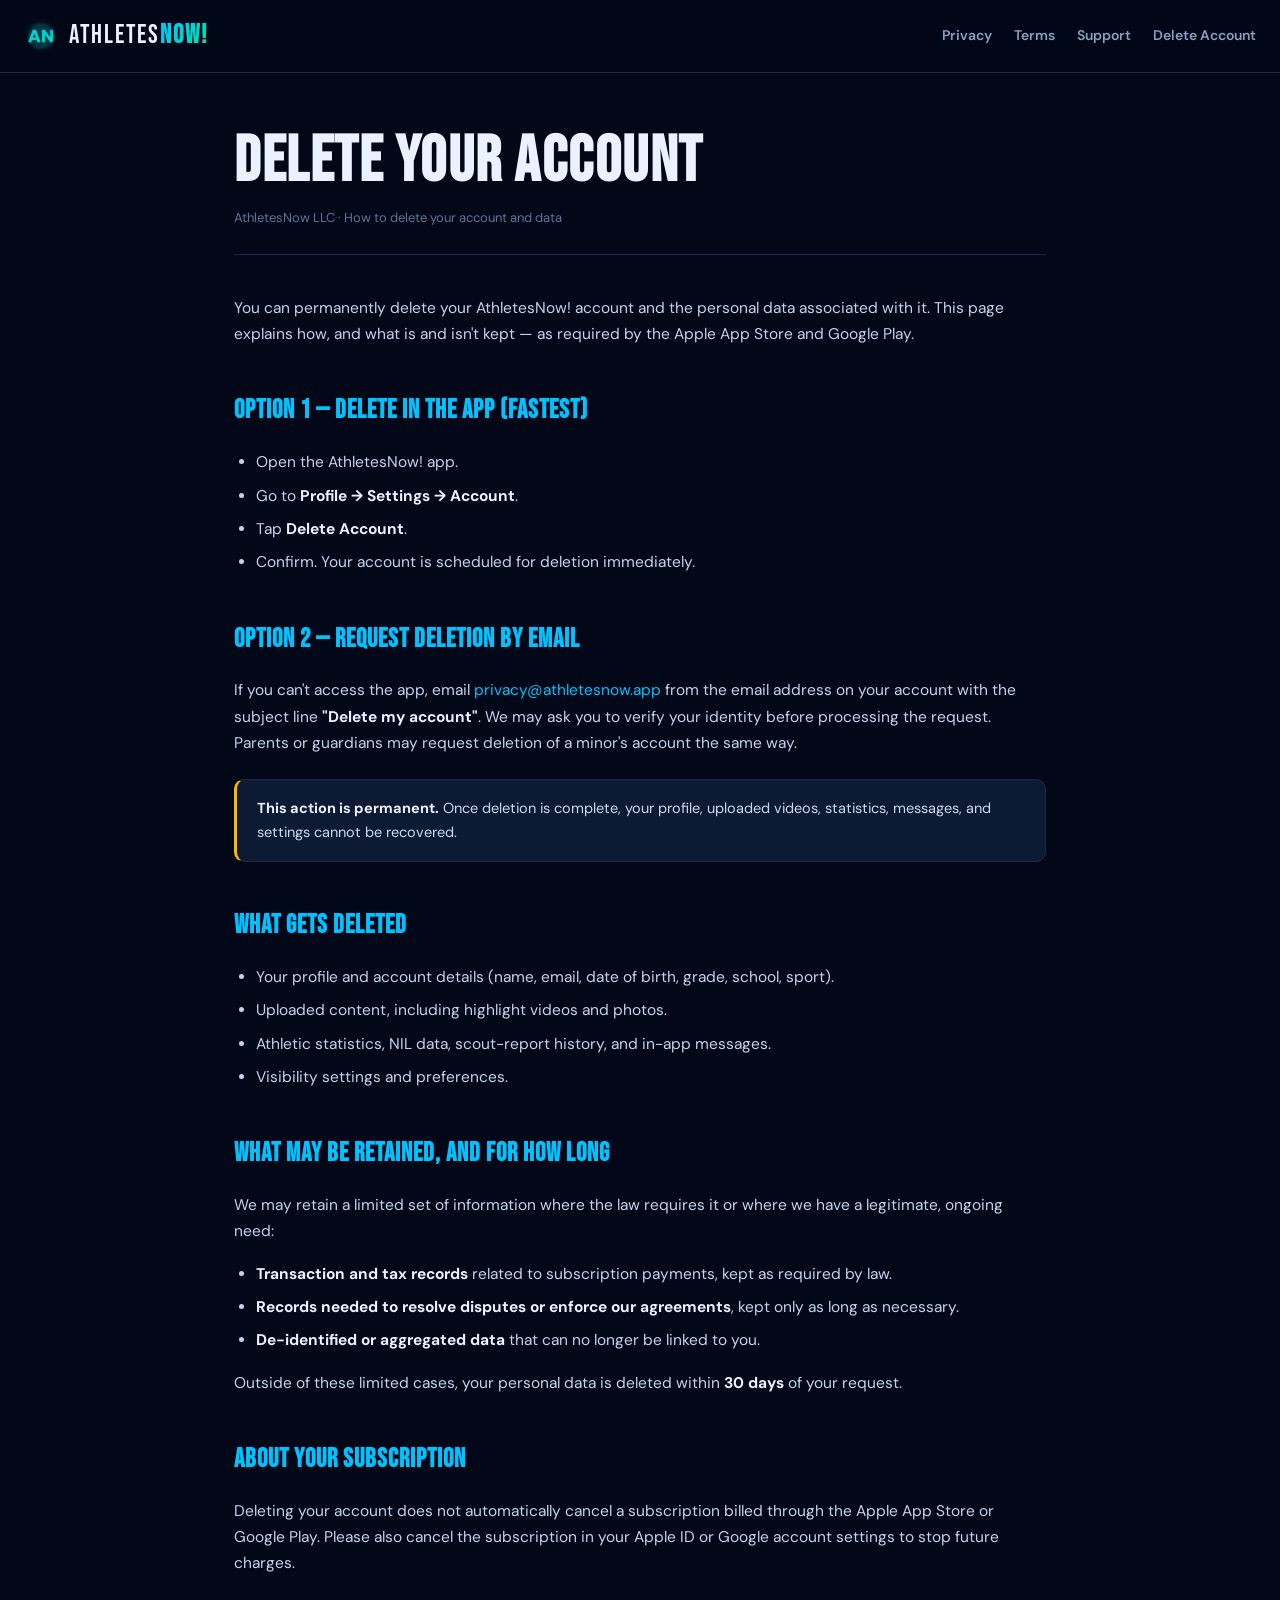
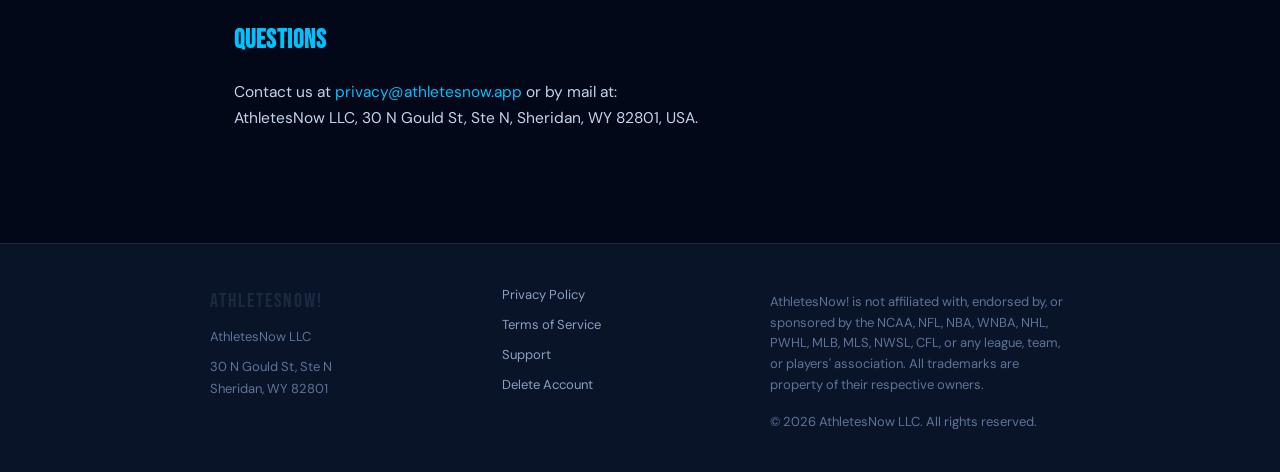
==== delete-account.html @ e5af8fa6 "Add files via upload" ====
<!DOCTYPE html>
<html lang="en">
<head>
<meta charset="UTF-8">
<meta name="viewport" content="width=device-width,initial-scale=1">
<title>Delete Your Account — AthletesNow!</title>
<meta name="description" content="How to permanently delete your AthletesNow! account and data.">
<link rel="icon" type="image/png" href="favicon.png">
<link rel="preconnect" href="https://fonts.googleapis.com">
<link rel="preconnect" href="https://fonts.gstatic.com" crossorigin>
<link href="https://fonts.googleapis.com/css2?family=Bebas+Neue&family=DM+Sans:wght@400;500;600;700;800&display=swap" rel="stylesheet">
<link rel="stylesheet" href="style.css">
</head>
<body>
<nav class="nav">
  <a class="brand" href="/"><img src="favicon.png" alt="AthletesNow logo"><span>ATHLETES<b>NOW!</b></span></a>
  <div class="links">
    <a href="/privacy.html">Privacy</a>
    <a href="/terms.html">Terms</a>
    <a href="/support.html">Support</a>
    <a href="/delete-account.html">Delete Account</a>
  </div>
</nav>
<main class="wrap legal">

<h1>Delete Your Account</h1>
<p class="updated">AthletesNow LLC · How to delete your account and data</p>

<p>You can permanently delete your AthletesNow! account and the personal data associated with it. This page explains how, and what is and isn't kept — as required by the Apple App Store and Google Play.</p>

<h2>Option 1 — Delete in the app (fastest)</h2>
<ul>
  <li>Open the AthletesNow! app.</li>
  <li>Go to <strong>Profile → Settings → Account</strong>.</li>
  <li>Tap <strong>Delete Account</strong>.</li>
  <li>Confirm. Your account is scheduled for deletion immediately.</li>
</ul>

<h2>Option 2 — Request deletion by email</h2>
<p>If you can't access the app, email <a href="mailto:privacy@athletesnow.app">privacy@athletesnow.app</a> from the email address on your account with the subject line <strong>"Delete my account"</strong>. We may ask you to verify your identity before processing the request. Parents or guardians may request deletion of a minor's account the same way.</p>

<div class="callout"><p><strong>This action is permanent.</strong> Once deletion is complete, your profile, uploaded videos, statistics, messages, and settings cannot be recovered.</p></div>

<h2>What gets deleted</h2>
<ul>
  <li>Your profile and account details (name, email, date of birth, grade, school, sport).</li>
  <li>Uploaded content, including highlight videos and photos.</li>
  <li>Athletic statistics, NIL data, scout-report history, and in-app messages.</li>
  <li>Visibility settings and preferences.</li>
</ul>

<h2>What may be retained, and for how long</h2>
<p>We may retain a limited set of information where the law requires it or where we have a legitimate, ongoing need:</p>
<ul>
  <li><strong>Transaction and tax records</strong> related to subscription payments, kept as required by law.</li>
  <li><strong>Records needed to resolve disputes or enforce our agreements</strong>, kept only as long as necessary.</li>
  <li><strong>De-identified or aggregated data</strong> that can no longer be linked to you.</li>
</ul>
<p>Outside of these limited cases, your personal data is deleted within <strong>30 days</strong> of your request.</p>

<h2>About your subscription</h2>
<p>Deleting your account does not automatically cancel a subscription billed through the Apple App Store or Google Play. Please also cancel the subscription in your Apple ID or Google account settings to stop future charges.</p>

<h2>Questions</h2>
<p>Contact us at <a href="mailto:privacy@athletesnow.app">privacy@athletesnow.app</a> or by mail at:<br>
AthletesNow LLC, 30 N Gould St, Ste N, Sheridan, WY 82801, USA.</p>

</main>
<footer>
  <div class="inner">
    <div class="col">
      <span class="brandline">ATHLETESNOW!</span>
      <span>AthletesNow LLC</span>
      <span>30 N Gould St, Ste N<br>Sheridan, WY 82801</span>
    </div>
    <div class="col">
      <a href="/privacy.html">Privacy Policy</a>
      <a href="/terms.html">Terms of Service</a>
      <a href="/support.html">Support</a>
      <a href="/delete-account.html">Delete Account</a>
    </div>
    <div class="col" style="max-width:300px;">
      <span class="legal-line">AthletesNow! is not affiliated with, endorsed by, or sponsored by the NCAA, NFL, NBA, WNBA, NHL, PWHL, MLB, MLS, NWSL, CFL, or any league, team, or players' association. All trademarks are property of their respective owners.</span>
      <span class="legal-line">© 2026 AthletesNow LLC. All rights reserved.</span>
    </div>
  </div>
</footer>
</body>
</html>
---- style.css ----
/* AthletesNow! — shared styles */
:root{
  --navy:#020817;
  --navy-2:#0a1428;
  --card:#0d1a33;
  --border:#1b2942;
  --cyan:#00C2FF;
  --green:#00E5A0;
  --gold:#FFB800;
  --text:#EAF2FF;
  --muted:#8aa0c2;
  --muted-2:#5e739a;
}
*{box-sizing:border-box;-webkit-tap-highlight-color:transparent;}
html{scroll-behavior:smooth;}
body{
  margin:0;background:var(--navy);color:var(--text);
  font-family:'DM Sans',system-ui,sans-serif;
  font-size:16px;line-height:1.7;overflow-x:hidden;
}
::selection{background:var(--cyan);color:var(--navy);}
::-webkit-scrollbar{width:10px;}
::-webkit-scrollbar-track{background:var(--navy);}
::-webkit-scrollbar-thumb{background:var(--border);border-radius:5px;}
a{color:var(--cyan);text-decoration:none;}
a:hover{text-decoration:underline;}

/* ── Top nav ── */
.nav{
  position:sticky;top:0;z-index:50;
  display:flex;align-items:center;justify-content:space-between;
  padding:14px 24px;background:rgba(2,8,23,.82);
  backdrop-filter:blur(14px);border-bottom:1px solid var(--border);
}
.nav .brand{display:flex;align-items:center;gap:11px;font-family:'Bebas Neue',sans-serif;
  font-size:26px;letter-spacing:2px;color:var(--text);}
.nav .brand img{width:34px;height:34px;border-radius:9px;}
.nav .brand b{background:linear-gradient(135deg,var(--cyan),var(--green));
  -webkit-background-clip:text;background-clip:text;color:transparent;}
.nav .links{display:flex;gap:22px;align-items:center;}
.nav .links a{color:var(--muted);font-size:14px;font-weight:600;text-decoration:none;}
.nav .links a:hover{color:var(--text);}
@media(max-width:680px){.nav .links{gap:14px;}.nav .links a{font-size:12px;}}

/* ── Layout ── */
.wrap{max-width:860px;margin:0 auto;padding:56px 24px 96px;}
.legal h1{font-family:'Bebas Neue',sans-serif;font-size:clamp(38px,7vw,64px);
  letter-spacing:1.5px;line-height:1.02;margin:0 0 6px;}
.legal .updated{color:var(--muted-2);font-size:13px;margin-bottom:40px;
  border-bottom:1px solid var(--border);padding-bottom:24px;}
.legal h2{font-family:'Bebas Neue',sans-serif;font-size:26px;letter-spacing:1px;
  color:var(--cyan);margin:42px 0 10px;}
.legal h3{font-size:17px;font-weight:700;color:var(--green);margin:26px 0 6px;}
.legal p,.legal li{color:#c4d3ec;font-size:15.5px;}
.legal ul{padding-left:22px;}
.legal li{margin-bottom:7px;}
.legal strong{color:var(--text);}
.callout{background:var(--card);border:1px solid var(--border);
  border-left:3px solid var(--gold);border-radius:10px;padding:16px 20px;margin:22px 0;}
.callout p{margin:0;font-size:14.5px;color:#cdd9ee;}

/* ── Footer ── */
footer{border-top:1px solid var(--border);background:var(--navy-2);
  padding:40px 24px;color:var(--muted-2);font-size:13px;}
footer .inner{max-width:860px;margin:0 auto;display:flex;
  justify-content:space-between;flex-wrap:wrap;gap:18px;}
footer .col{display:flex;flex-direction:column;gap:8px;}
footer a{color:var(--muted);}
footer .legal-line{margin-top:8px;color:var(--muted-2);max-width:520px;line-height:1.6;}
footer .brandline{font-family:'Bebas Neue',sans-serif;font-size:20px;letter-spacing:2px;
  color:var(--border);}
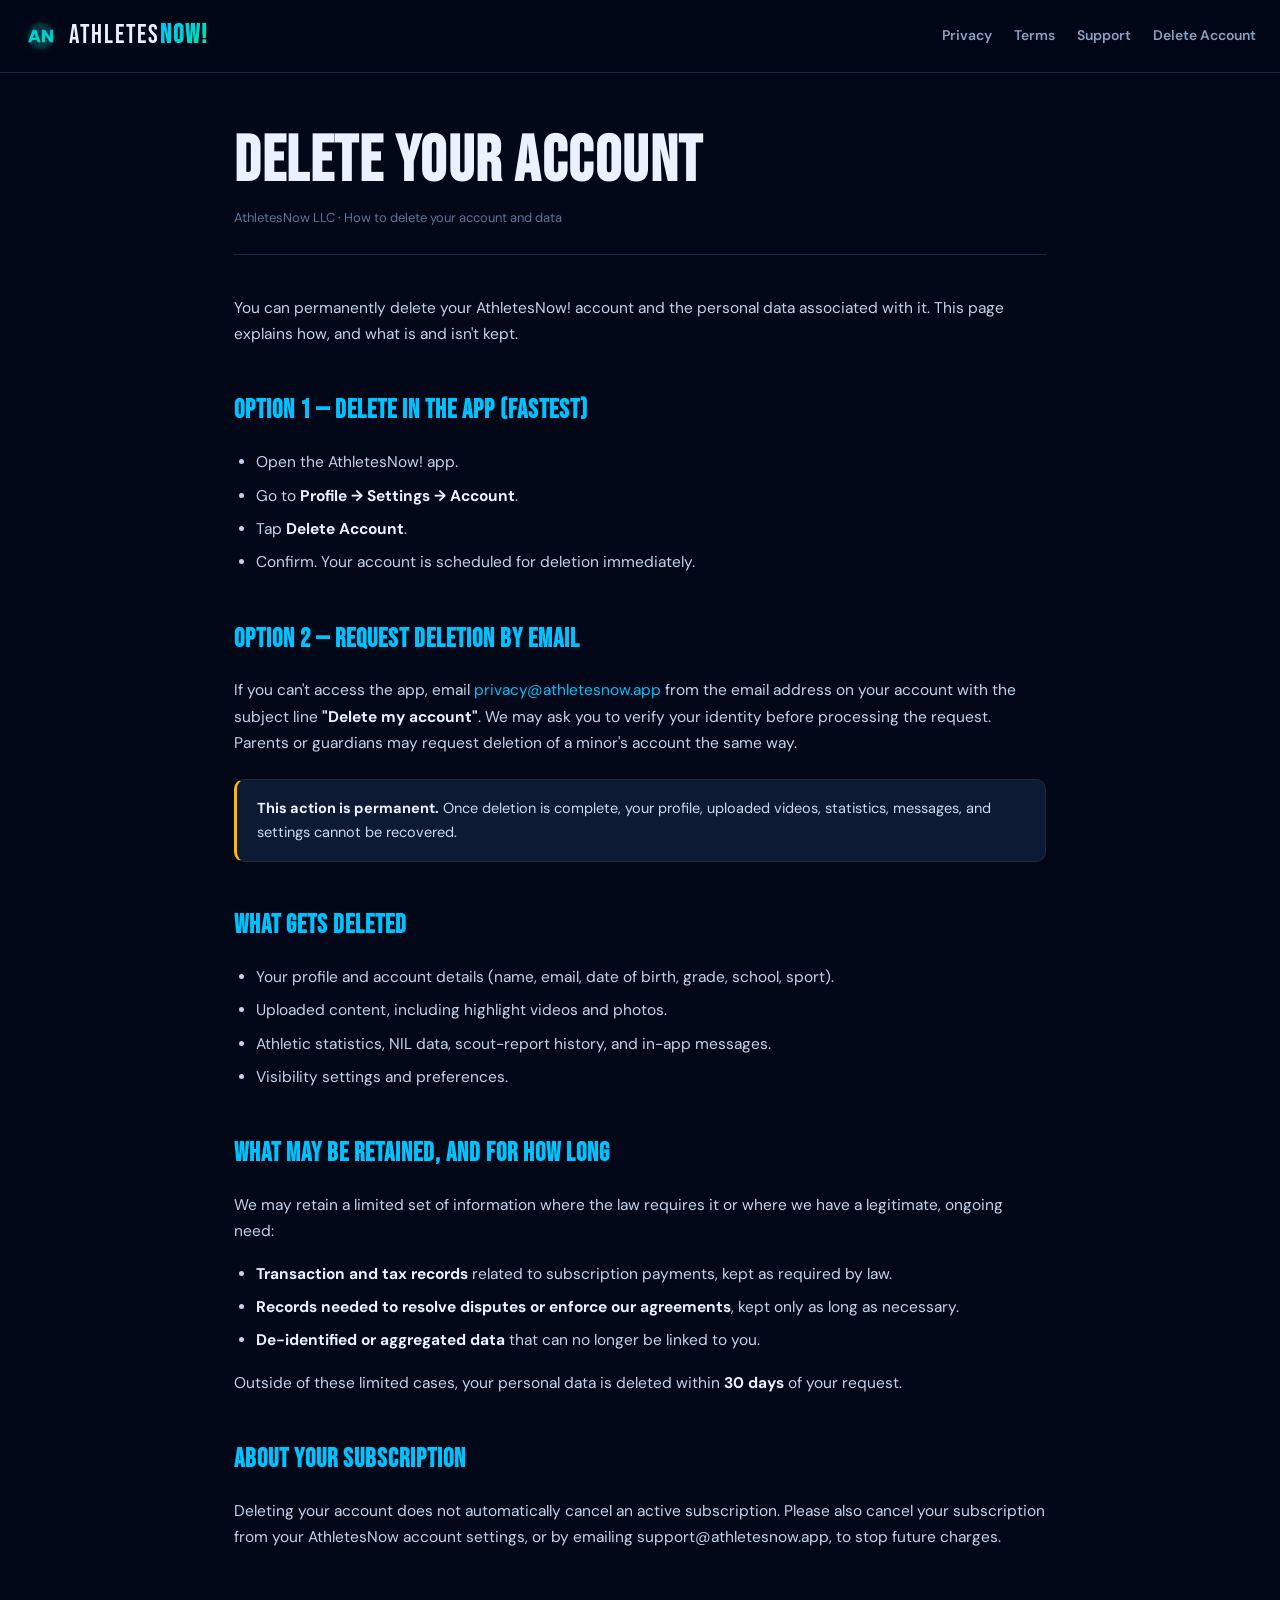
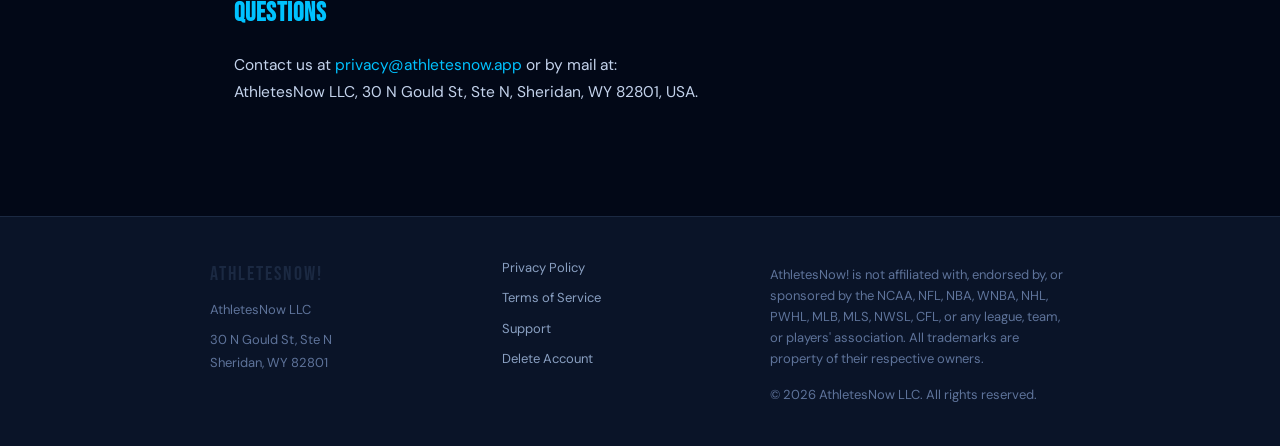
==== commit 854a572c: "Billing: Apple/Google -> Stripe on terms/support/delete-account; update school pricing (D1/2 $1,299," ====
--- a/delete-account.html
+++ b/delete-account.html
@@ -26,7 +26,7 @@
 <h1>Delete Your Account</h1>
 <p class="updated">AthletesNow LLC · How to delete your account and data</p>
 
-<p>You can permanently delete your AthletesNow! account and the personal data associated with it. This page explains how, and what is and isn't kept — as required by the Apple App Store and Google Play.</p>
+<p>You can permanently delete your AthletesNow! account and the personal data associated with it. This page explains how, and what is and isn't kept.</p>
 
 <h2>Option 1 — Delete in the app (fastest)</h2>
 <ul>
@@ -59,7 +59,7 @@
 <p>Outside of these limited cases, your personal data is deleted within <strong>30 days</strong> of your request.</p>
 
 <h2>About your subscription</h2>
-<p>Deleting your account does not automatically cancel a subscription billed through the Apple App Store or Google Play. Please also cancel the subscription in your Apple ID or Google account settings to stop future charges.</p>
+<p>Deleting your account does not automatically cancel an active subscription. Please also cancel your subscription from your AthletesNow account settings, or by emailing support@athletesnow.app, to stop future charges.</p>
 
 <h2>Questions</h2>
 <p>Contact us at <a href="mailto:privacy@athletesnow.app">privacy@athletesnow.app</a> or by mail at:<br>
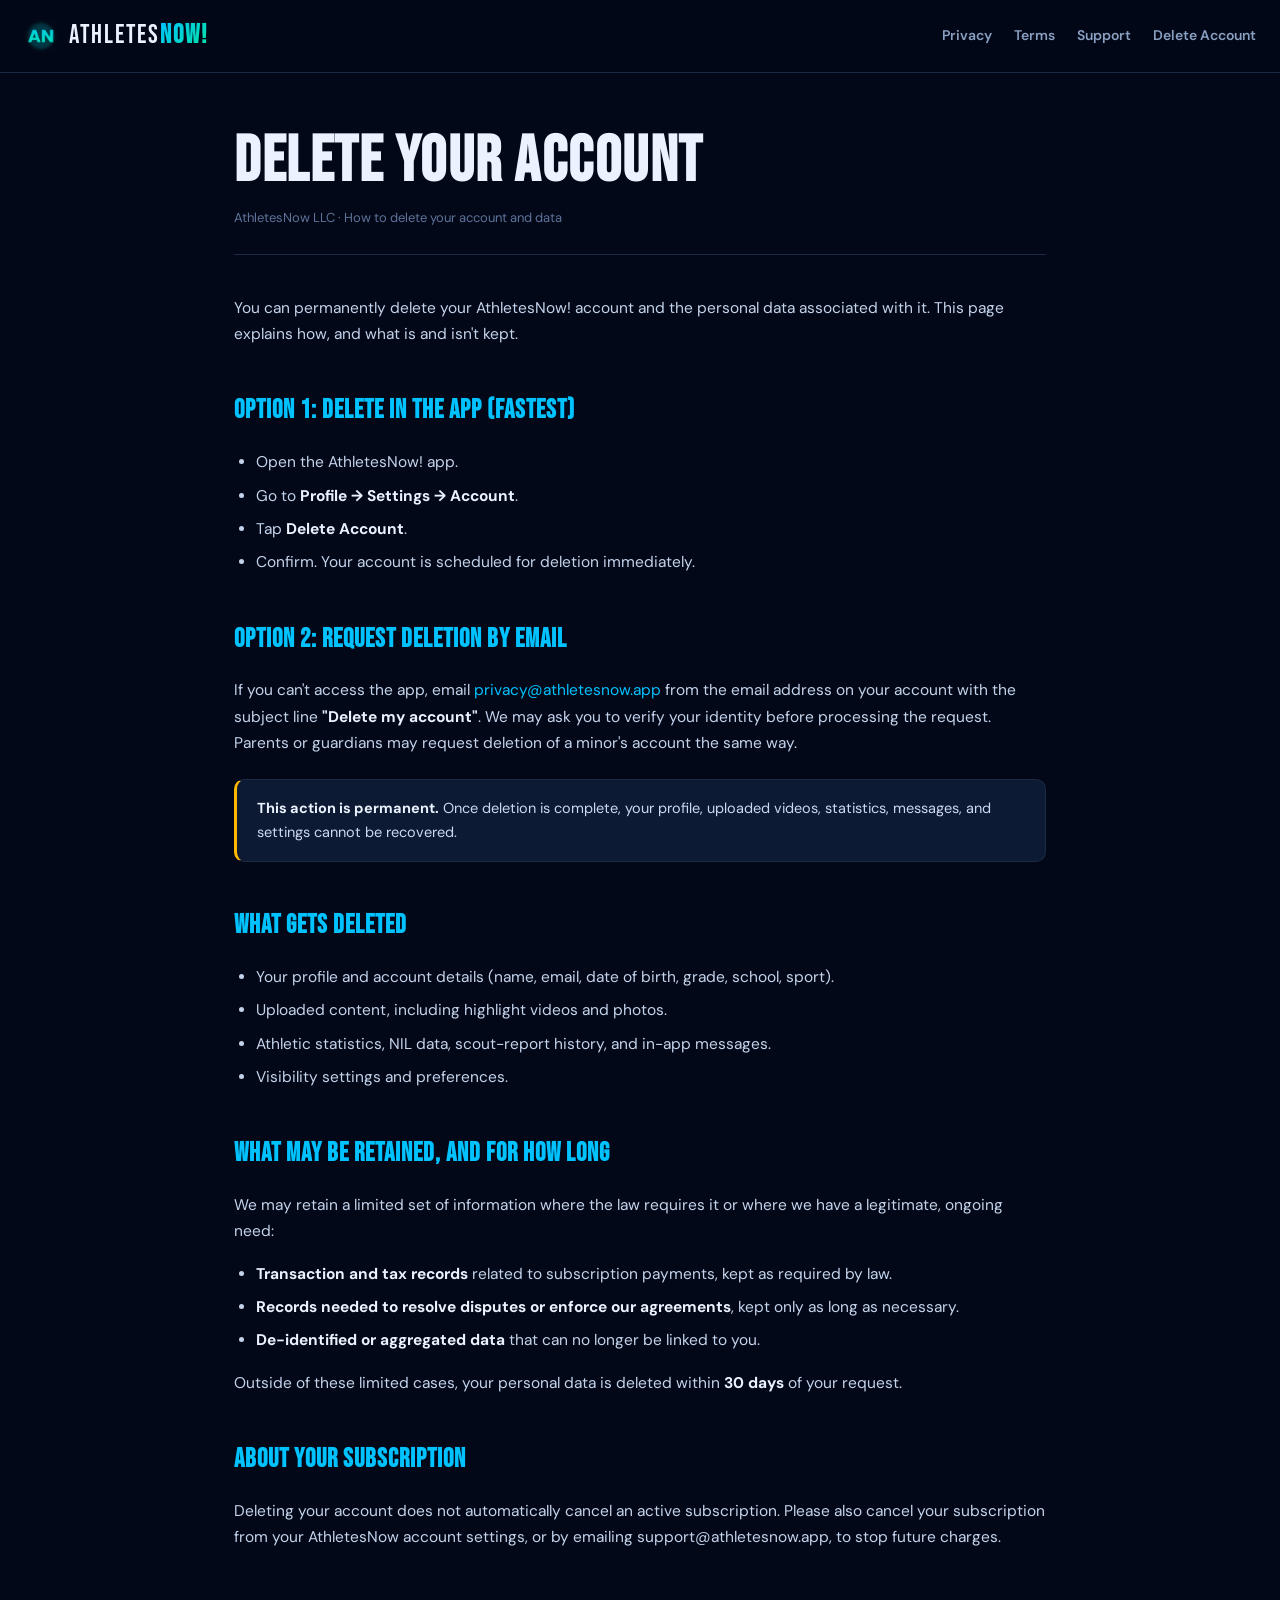
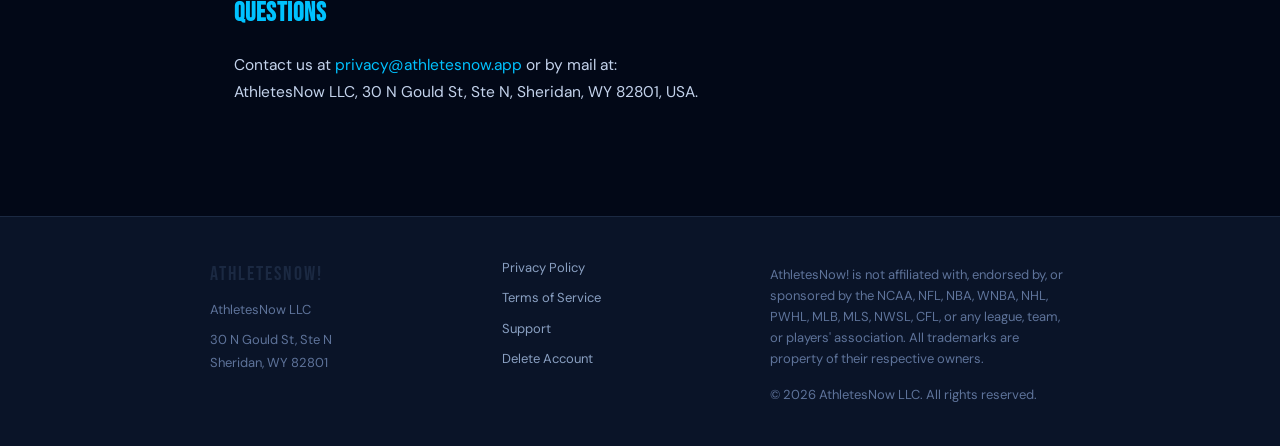
==== commit b2aed1e6: "Add coming-soon banner and remove dashes from all pages" ====
--- a/delete-account.html
+++ b/delete-account.html
@@ -3,7 +3,7 @@
 <head>
 <meta charset="UTF-8">
 <meta name="viewport" content="width=device-width,initial-scale=1">
-<title>Delete Your Account — AthletesNow!</title>
+<title>Delete Your Account | AthletesNow!</title>
 <meta name="description" content="How to permanently delete your AthletesNow! account and data.">
 <link rel="icon" type="image/png" href="favicon.png">
 <link rel="preconnect" href="https://fonts.googleapis.com">
@@ -28,7 +28,7 @@
 
 <p>You can permanently delete your AthletesNow! account and the personal data associated with it. This page explains how, and what is and isn't kept.</p>
 
-<h2>Option 1 — Delete in the app (fastest)</h2>
+<h2>Option 1: Delete in the app (fastest)</h2>
 <ul>
   <li>Open the AthletesNow! app.</li>
   <li>Go to <strong>Profile → Settings → Account</strong>.</li>
@@ -36,7 +36,7 @@
   <li>Confirm. Your account is scheduled for deletion immediately.</li>
 </ul>
 
-<h2>Option 2 — Request deletion by email</h2>
+<h2>Option 2: Request deletion by email</h2>
 <p>If you can't access the app, email <a href="mailto:privacy@athletesnow.app">privacy@athletesnow.app</a> from the email address on your account with the subject line <strong>"Delete my account"</strong>. We may ask you to verify your identity before processing the request. Parents or guardians may request deletion of a minor's account the same way.</p>
 
 <div class="callout"><p><strong>This action is permanent.</strong> Once deletion is complete, your profile, uploaded videos, statistics, messages, and settings cannot be recovered.</p></div>
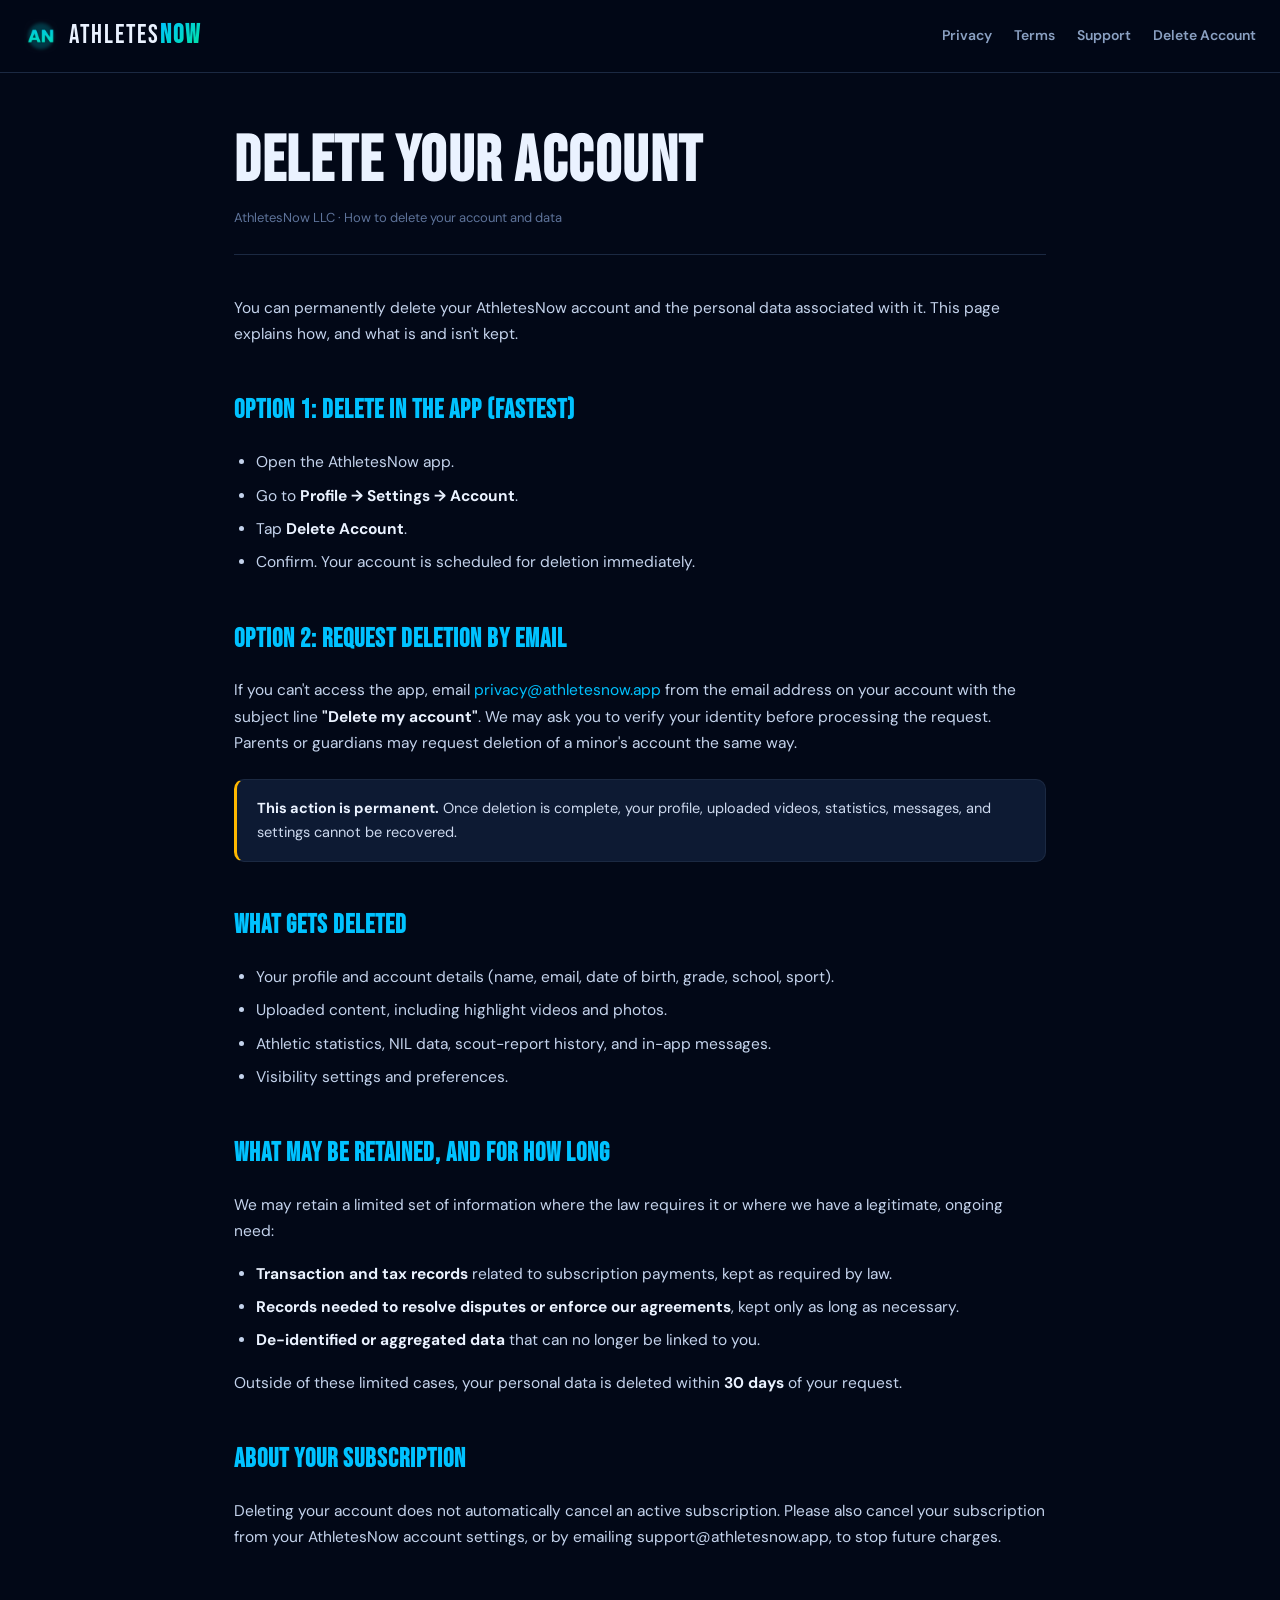
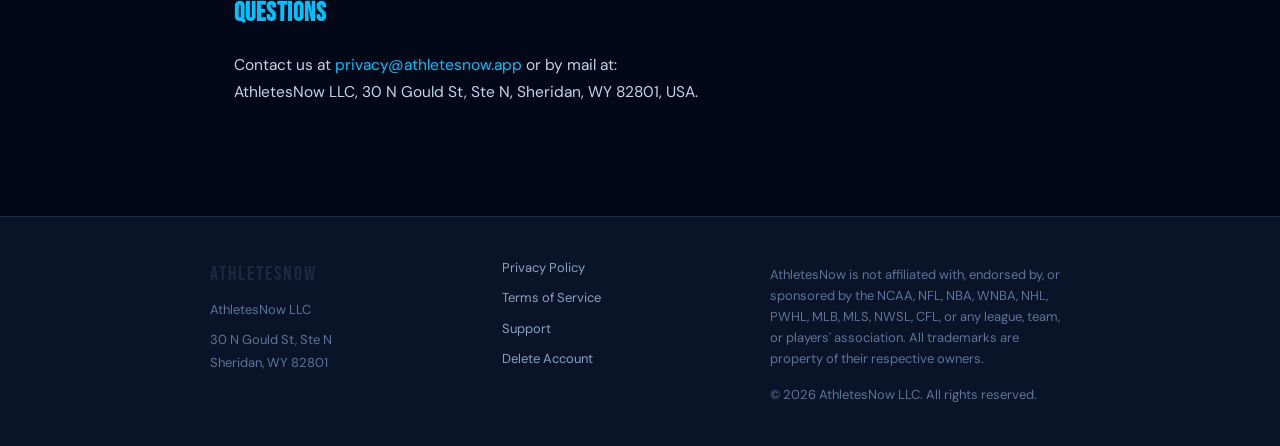
==== commit 3c79e700: "Drop exclamation marks from brand name; fix colon spacing on privacy page" ====
--- a/delete-account.html
+++ b/delete-account.html
@@ -3,8 +3,8 @@
 <head>
 <meta charset="UTF-8">
 <meta name="viewport" content="width=device-width,initial-scale=1">
-<title>Delete Your Account | AthletesNow!</title>
-<meta name="description" content="How to permanently delete your AthletesNow! account and data.">
+<title>Delete Your Account | AthletesNow</title>
+<meta name="description" content="How to permanently delete your AthletesNow account and data.">
 <link rel="icon" type="image/png" href="favicon.png">
 <link rel="preconnect" href="https://fonts.googleapis.com">
 <link rel="preconnect" href="https://fonts.gstatic.com" crossorigin>
@@ -13,7 +13,7 @@
 </head>
 <body>
 <nav class="nav">
-  <a class="brand" href="/"><img src="favicon.png" alt="AthletesNow logo"><span>ATHLETES<b>NOW!</b></span></a>
+  <a class="brand" href="/"><img src="favicon.png" alt="AthletesNow logo"><span>ATHLETES<b>NOW</b></span></a>
   <div class="links">
     <a href="/privacy.html">Privacy</a>
     <a href="/terms.html">Terms</a>
@@ -26,11 +26,11 @@
 <h1>Delete Your Account</h1>
 <p class="updated">AthletesNow LLC · How to delete your account and data</p>
 
-<p>You can permanently delete your AthletesNow! account and the personal data associated with it. This page explains how, and what is and isn't kept.</p>
+<p>You can permanently delete your AthletesNow account and the personal data associated with it. This page explains how, and what is and isn't kept.</p>
 
 <h2>Option 1: Delete in the app (fastest)</h2>
 <ul>
-  <li>Open the AthletesNow! app.</li>
+  <li>Open the AthletesNow app.</li>
   <li>Go to <strong>Profile → Settings → Account</strong>.</li>
   <li>Tap <strong>Delete Account</strong>.</li>
   <li>Confirm. Your account is scheduled for deletion immediately.</li>
@@ -69,7 +69,7 @@
 <footer>
   <div class="inner">
     <div class="col">
-      <span class="brandline">ATHLETESNOW!</span>
+      <span class="brandline">ATHLETESNOW</span>
       <span>AthletesNow LLC</span>
       <span>30 N Gould St, Ste N<br>Sheridan, WY 82801</span>
     </div>
@@ -80,7 +80,7 @@
       <a href="/delete-account.html">Delete Account</a>
     </div>
     <div class="col" style="max-width:300px;">
-      <span class="legal-line">AthletesNow! is not affiliated with, endorsed by, or sponsored by the NCAA, NFL, NBA, WNBA, NHL, PWHL, MLB, MLS, NWSL, CFL, or any league, team, or players' association. All trademarks are property of their respective owners.</span>
+      <span class="legal-line">AthletesNow is not affiliated with, endorsed by, or sponsored by the NCAA, NFL, NBA, WNBA, NHL, PWHL, MLB, MLS, NWSL, CFL, or any league, team, or players' association. All trademarks are property of their respective owners.</span>
       <span class="legal-line">© 2026 AthletesNow LLC. All rights reserved.</span>
     </div>
   </div>
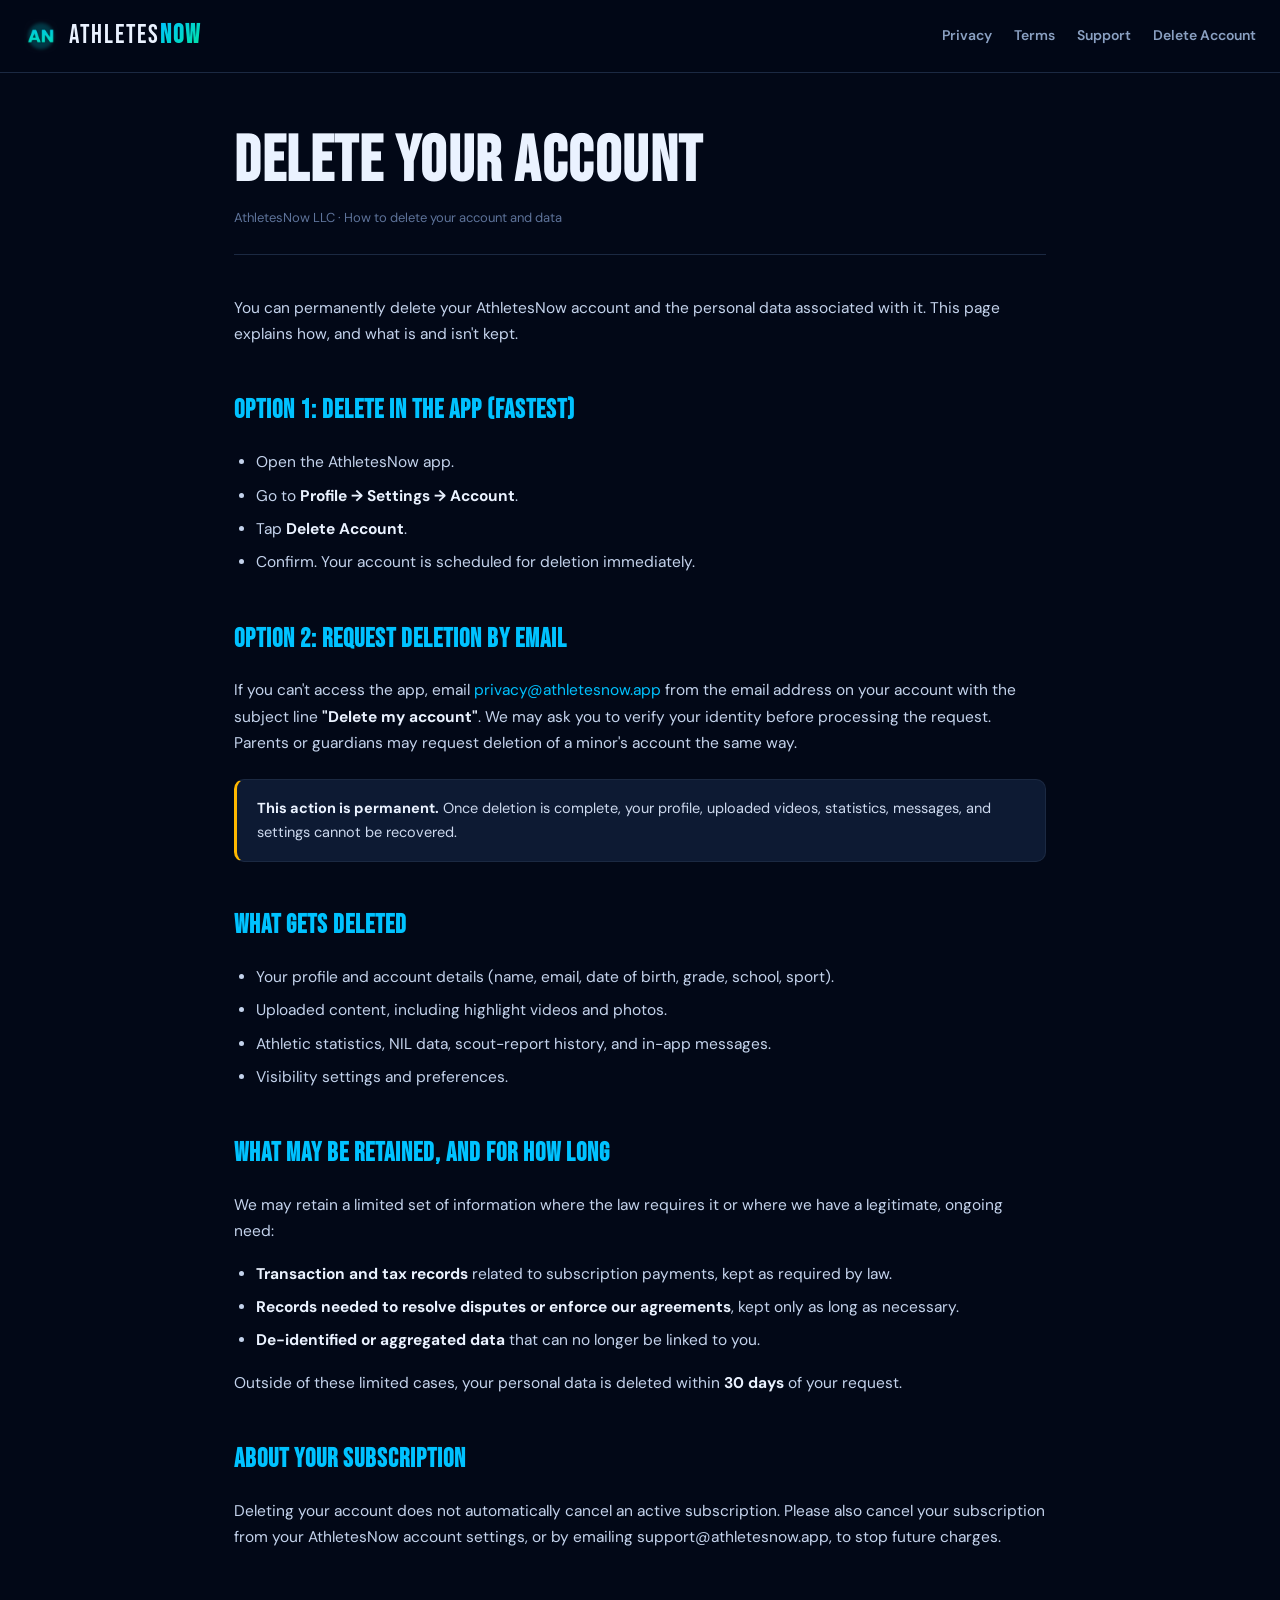
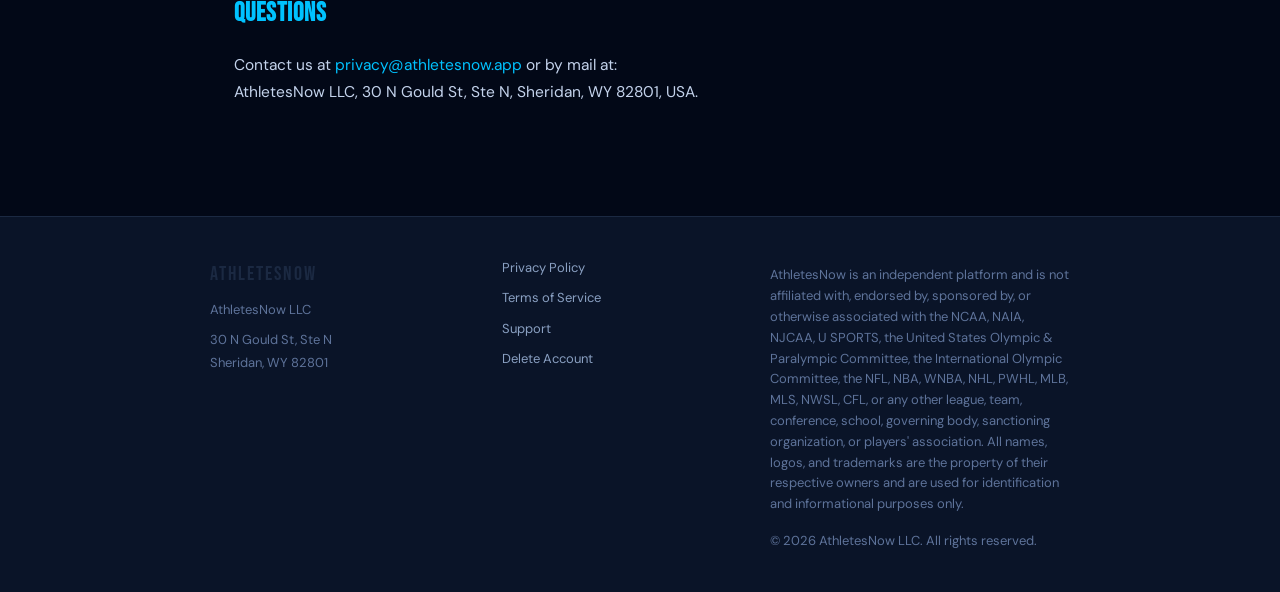
==== commit d7e542de: "Broaden trademark/non-affiliation disclaimer across all pages" ====
--- a/delete-account.html
+++ b/delete-account.html
@@ -80,7 +80,7 @@
       <a href="/delete-account.html">Delete Account</a>
     </div>
     <div class="col" style="max-width:300px;">
-      <span class="legal-line">AthletesNow is not affiliated with, endorsed by, or sponsored by the NCAA, NFL, NBA, WNBA, NHL, PWHL, MLB, MLS, NWSL, CFL, or any league, team, or players' association. All trademarks are property of their respective owners.</span>
+      <span class="legal-line">AthletesNow is an independent platform and is not affiliated with, endorsed by, sponsored by, or otherwise associated with the NCAA, NAIA, NJCAA, U SPORTS, the United States Olympic &amp; Paralympic Committee, the International Olympic Committee, the NFL, NBA, WNBA, NHL, PWHL, MLB, MLS, NWSL, CFL, or any other league, team, conference, school, governing body, sanctioning organization, or players' association. All names, logos, and trademarks are the property of their respective owners and are used for identification and informational purposes only.</span>
       <span class="legal-line">© 2026 AthletesNow LLC. All rights reserved.</span>
     </div>
   </div>
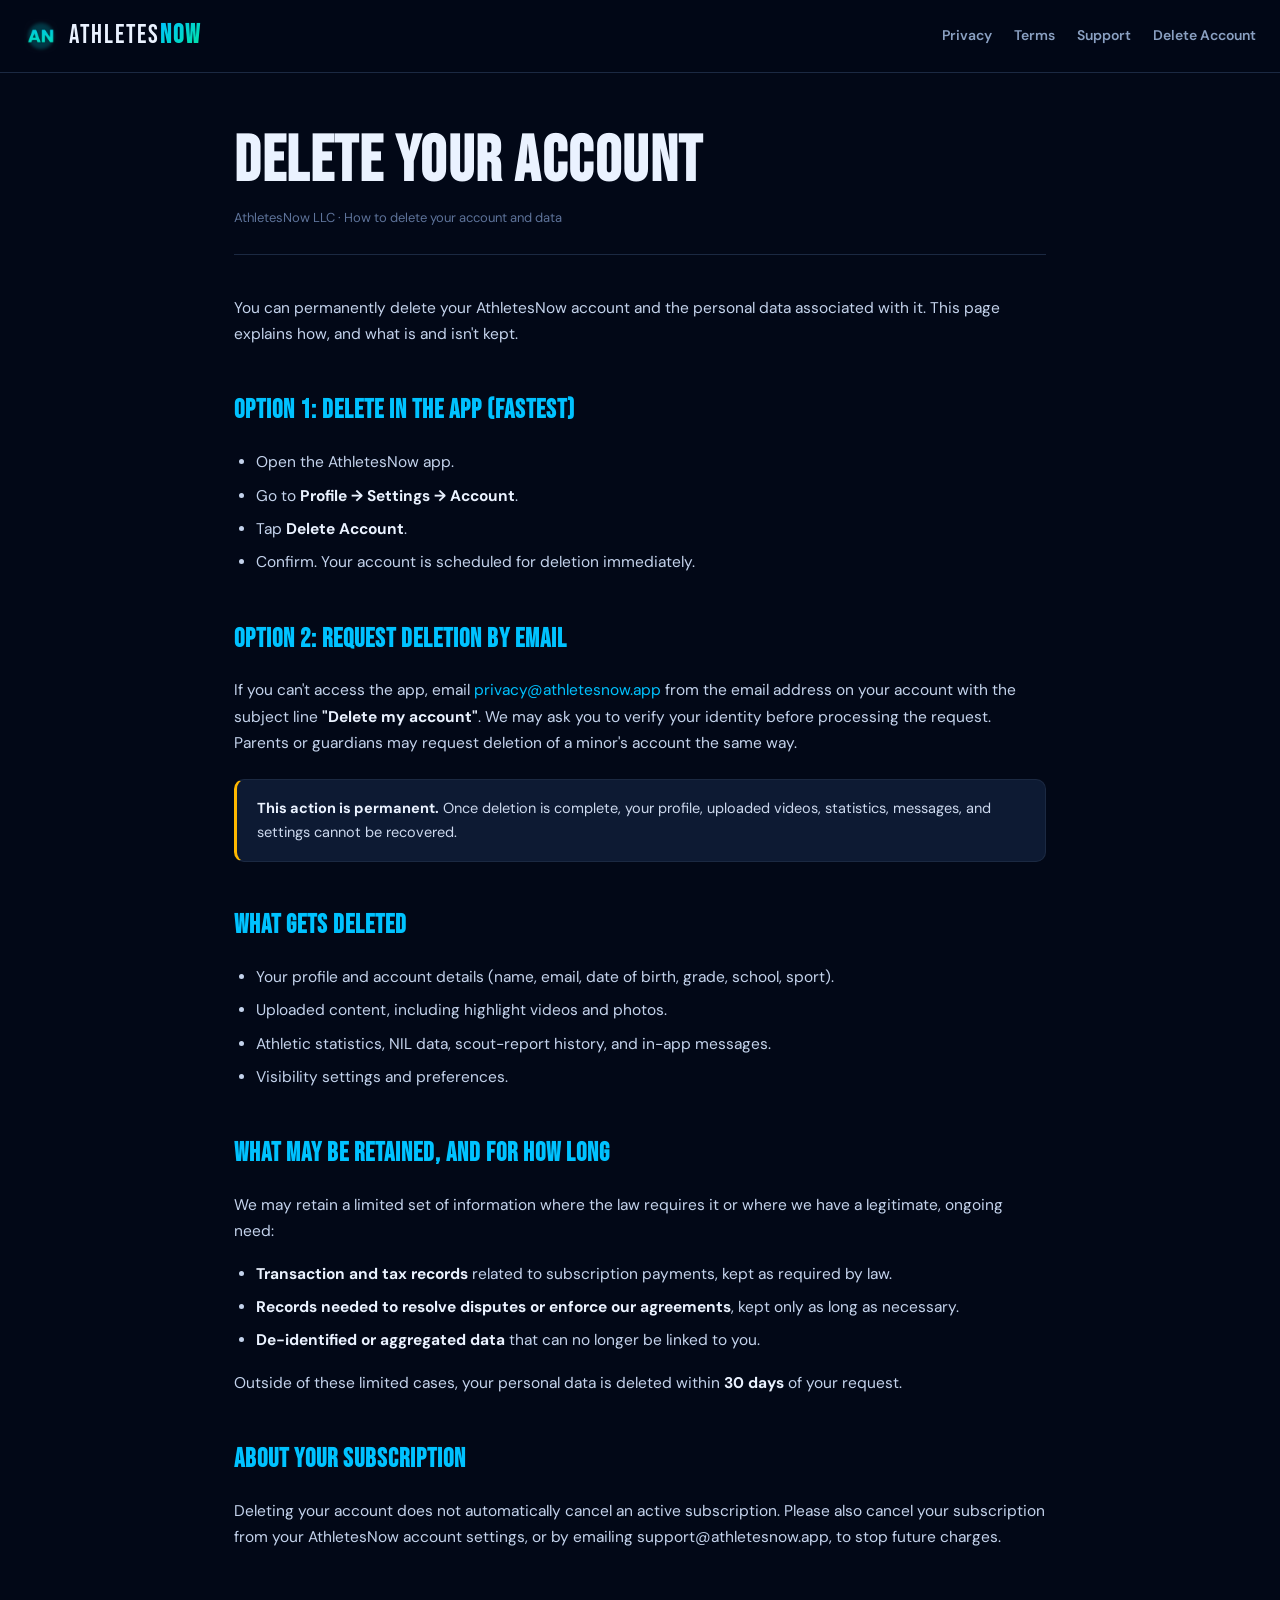
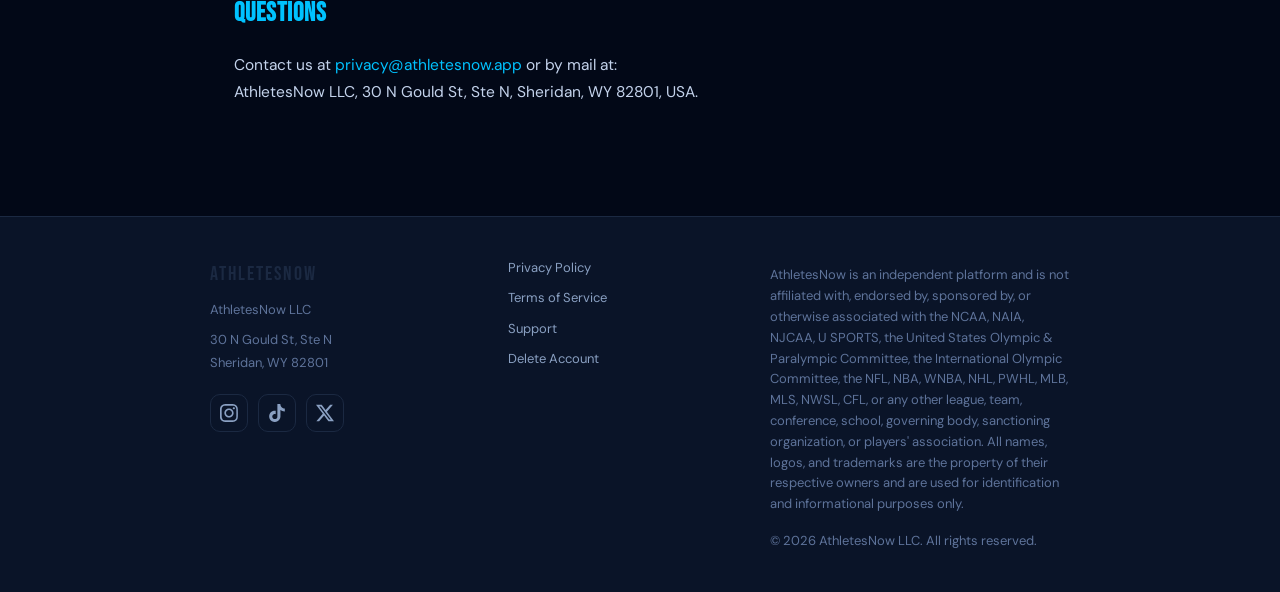
==== commit 420ed9d5: "Add Instagram, TikTok, X social links to footer" ====
--- a/delete-account.html
+++ b/delete-account.html
@@ -72,6 +72,7 @@
       <span class="brandline">ATHLETESNOW</span>
       <span>AthletesNow LLC</span>
       <span>30 N Gould St, Ste N<br>Sheridan, WY 82801</span>
+      <div class="social"><a href="https://instagram.com/athletesnowofficial" target="_blank" rel="noopener" aria-label="AthletesNow on Instagram"><svg viewBox="0 0 24 24" aria-hidden="true"><path d="M7.03.084c-1.277.06-2.149.264-2.911.563-.789.308-1.458.72-2.123 1.388S.766 3.396.461 4.188c-.295.764-.496 1.637-.552 2.914C-.147 8.377-.16 8.788-.153 12.047c.006 3.259.02 3.667.083 4.947.06 1.277.264 2.148.563 2.911.308.789.72 1.457 1.388 2.123.668.665 1.337 1.074 2.129 1.38.763.295 1.636.496 2.913.552 1.277.056 1.688.069 4.946.063 3.258-.006 3.668-.021 4.948-.081 1.28-.061 2.147-.265 2.911-.563.789-.309 1.458-.72 2.123-1.388.665-.668 1.074-1.337 1.379-2.129.295-.763.496-1.636.552-2.912.056-1.281.069-1.69.063-4.948-.006-3.258-.021-3.667-.082-4.947-.06-1.28-.264-2.149-.563-2.912-.308-.789-.72-1.457-1.388-2.123C21.298 1.33 20.628.921 19.838.616 19.074.321 18.202.12 16.924.064 15.647.008 15.236-.005 11.977.001 8.718.008 8.31.022 7.03.084m.14 21.693c-1.17-.05-1.801-.245-2.201-.403-.556-.216-.951-.464-1.361-.87-.41-.404-.658-.804-.879-1.361-.157-.4-.353-1.03-.406-2.2-.057-1.274-.06-1.66-.06-4.89.006-3.229.006-3.229.006-4.888.05-1.169.246-1.8.402-2.2.216-.556.464-.951.87-1.361.406-.41.805-.658 1.361-.879.4-.157 1.03-.352 2.2-.405 1.275-.06 1.66-.06 4.89-.06 3.228 0 3.228 0 4.887.006 1.169.051 1.8.245 2.2.403.556.216.951.464 1.36.87.41.405.658.804.88 1.361.157.4.352 1.03.405 2.2.06 1.274.064 1.66.06 4.89-.004 3.228 0 3.228-.006 4.887-.051 1.169-.245 1.8-.403 2.2-.216.556-.464.951-.87 1.361-.406.41-.804.658-1.361.879-.4.157-1.03.352-2.199.405-1.275.06-1.66.066-4.89.06-3.229-.004-3.229-.004-4.888-.005m9.86-16.141c0 .794.645 1.438 1.439 1.438.794 0 1.439-.644 1.439-1.438 0-.794-.645-1.438-1.44-1.438-.793 0-1.438.644-1.438 1.438M5.838 12.01c.006 3.402 2.766 6.151 6.169 6.145 3.402-.007 6.152-2.767 6.145-6.169-.008-3.403-2.767-6.152-6.169-6.145-3.402.007-6.152 2.766-6.145 6.169M8 12.005c-.004-2.208 1.786-4.003 3.993-4.008 2.208-.004 4.004 1.786 4.008 3.993.004 2.208-1.786 4.004-3.993 4.008C9.808 16.006 8.004 14.213 8 12.005"/></svg></a><a href="https://www.tiktok.com/@athletesnowofficial" target="_blank" rel="noopener" aria-label="AthletesNow on TikTok"><svg viewBox="0 0 24 24" aria-hidden="true"><path d="M12.525.02c1.31-.02 2.61-.01 3.91-.02.08 1.53.63 3.09 1.75 4.17 1.12 1.11 2.7 1.62 4.24 1.79v4.03c-1.44-.05-2.89-.35-4.2-.97-.57-.26-1.1-.59-1.62-.93-.01 2.92.01 5.84-.02 8.75-.08 1.4-.54 2.79-1.35 3.94-1.31 1.92-3.58 3.17-5.91 3.21-1.43.08-2.86-.31-4.08-1.03-2.02-1.19-3.44-3.37-3.65-5.71-.02-.5-.03-1-.01-1.49.18-1.9 1.12-3.72 2.58-4.96 1.66-1.44 3.98-2.13 6.15-1.72.02 1.48-.04 2.96-.04 4.44-.99-.32-2.15-.23-3.02.37-.63.41-1.11 1.04-1.36 1.75-.21.51-.15 1.07-.14 1.61.24 1.64 1.82 3.02 3.5 2.87 1.12-.01 2.19-.66 2.77-1.61.19-.33.4-.67.41-1.06.1-1.79.06-3.57.07-5.36.01-4.03-.01-8.05.02-12.07z"/></svg></a><a href="https://x.com/athletesnowapp" target="_blank" rel="noopener" aria-label="AthletesNow on X"><svg viewBox="0 0 24 24" aria-hidden="true"><path d="M18.901 1.153h3.68l-8.04 9.19L24 22.846h-7.406l-5.8-7.584-6.638 7.584H.474l8.6-9.83L0 1.154h7.594l5.243 6.932ZM17.61 20.644h2.039L6.486 3.24H4.298Z"/></svg></a></div>
     </div>
     <div class="col">
       <a href="/privacy.html">Privacy Policy</a>
--- a/style.css
+++ b/style.css
@@ -69,3 +69,9 @@
 footer .legal-line{margin-top:8px;color:var(--muted-2);max-width:520px;line-height:1.6;}
 footer .brandline{font-family:'Bebas Neue',sans-serif;font-size:20px;letter-spacing:2px;
   color:var(--border);}
+
+/* ── Social ── */
+.social{display:flex;gap:10px;margin-top:12px;}
+.social a{display:grid;place-items:center;width:38px;height:38px;border:1px solid var(--border);border-radius:10px;color:var(--muted);transition:color .2s,border-color .2s,background .2s,transform .12s;}
+.social a:hover{color:var(--navy);background:var(--cyan);border-color:var(--cyan);transform:translateY(-2px);text-decoration:none;}
+.social svg{width:18px;height:18px;fill:currentColor;}
